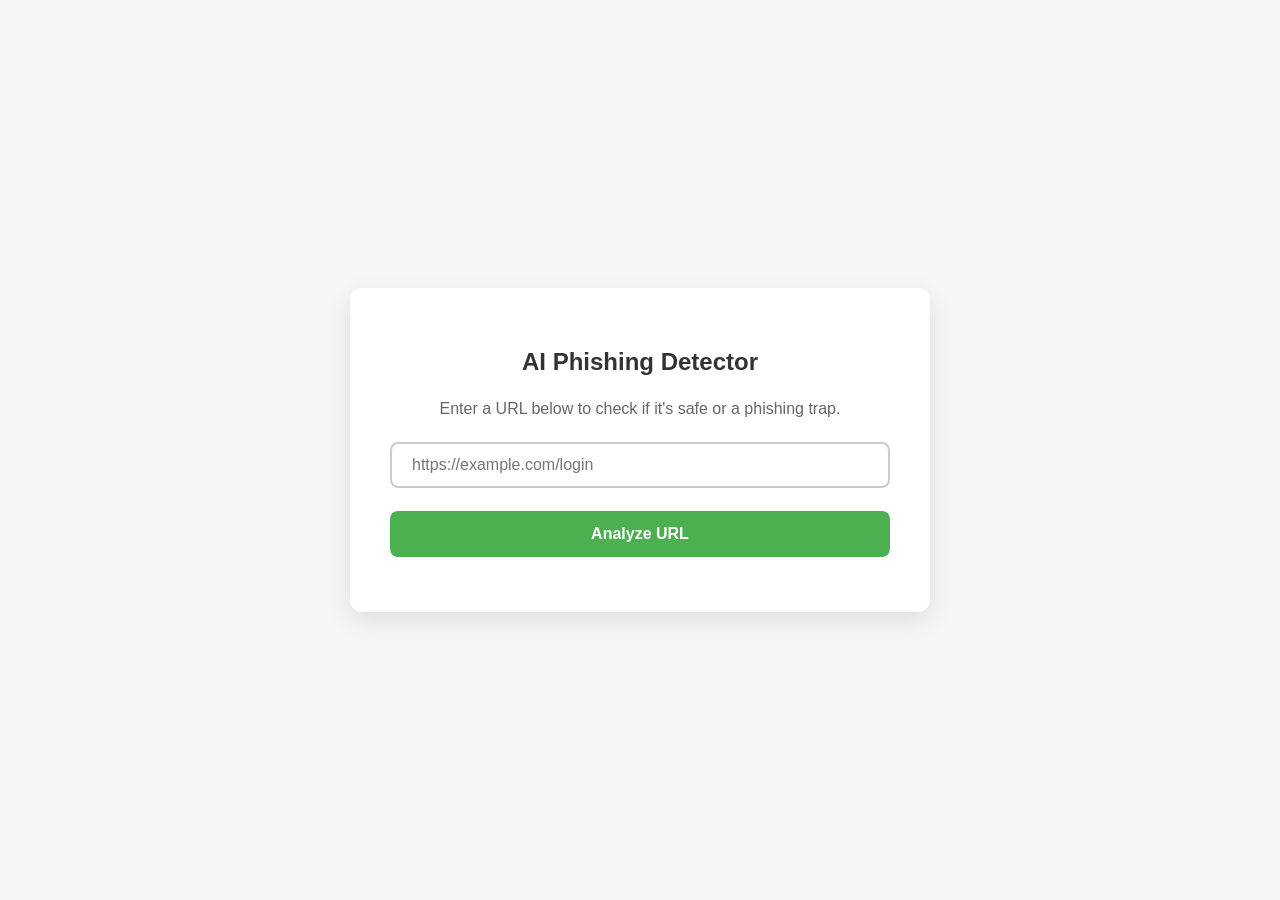
==== index.html @ d69dcd31 "first commit" ====
<!DOCTYPE html>
<html lang="en">
<head>
    <meta charset="UTF-8">
    <meta name="viewport" content="width=device-width, initial-scale=1.0">
    <title>AI Phishing Detection System</title>
    <style>
        body {
            font-family: 'Segoe UI', Tahoma, Geneva, Verdana, sans-serif;
            background-color: #f4f7f6;
            margin: 0;
            display: flex;
            justify-content: center;
            align-items: center;
            height: 100vh;
        }
        .container {
            background-color: #ffffff;
            padding: 40px;
            border-radius: 12px;
            box-shadow: 0 8px 24px rgba(0,0,0,0.1);
            width: 100%;
            max-width: 500px;
            text-align: center;
        }
        h2 { color: #333; margin-bottom: 24px; }
        input[type="text"] {
            width: 100%;
            padding: 12px 20px;
            margin: 8px 0;
            box-sizing: border-box;
            border: 2px solid #ccc;
            border-radius: 8px;
            font-size: 16px;
            transition: 0.3s;
        }
        input[type="text"]:focus { border-color: #4CAF50; outline: none; }
        button {
            width: 100%;
            background-color: #4CAF50;
            color: white;
            padding: 14px 20px;
            margin: 15px 0;
            border: none;
            border-radius: 8px;
            cursor: pointer;
            font-size: 16px;
            font-weight: bold;
        }
        button:hover { background-color: #45a049; }
        .result-box {
            margin-top: 25px;
            padding: 15px;
            border-radius: 8px;
            display: none;
            font-weight: bold;
        }
        .safe { background-color: #d4edda; color: #155724; border: 1px solid #c3e6cb; }
        .phishing { background-color: #f8d7da; color: #721c24; border: 1px solid #f5c6cb; }
        .loading { color: #666; font-style: italic; }
    </style>
</head>
<body>

<div class="container">
    <h2>AI Phishing Detector</h2>
    <p style="color: #666;">Enter a URL below to check if it's safe or a phishing trap.</p>
    
    <input type="text" id="urlInput" placeholder="https://example.com/login" required>
    <button onclick="analyzeURL()">Analyze URL</button>

    <div id="result" class="result-box"></div>
</div>

<script>
    async function analyzeURL() {
        const urlInput = document.getElementById('urlInput').value.trim();
        const resultDiv = document.getElementById('result');
        
        if (!urlInput) {
            alert("Please enter a valid URL.");
            return;
        }

        // Show loading status
        resultDiv.style.display = 'block';
        resultDiv.className = 'result-box loading';
        resultDiv.innerText = "Analyzing URL patterns with AI...";

        try {
            const response = await fetch('http://127.0.0.1:8000/predict', {
                method: 'POST',
                headers: { 'Content-Type': 'application/json' },
                body: JSON.stringify({ url: urlInput })
            });

            if (!response.ok) throw new Error("API Server error");

            const data = await response.json();

            // Render result based on backend response
            if (data.is_phishing) {
                resultDiv.className = 'result-box phishing';
                resultDiv.innerHTML = `🚨 SUSPECTED PHISHING!<br><span style="font-size:14px; font-weight:normal;">Phishing Risk Score: ${data.confidence_score}%</span>`;
            } else {
                resultDiv.className = 'result-box safe';
                resultDiv.innerHTML = `✅ URL APPEARS SAFE<br><span style="font-size:14px; font-weight:normal;">Phishing Risk Score: ${data.confidence_score}%</span>`;
            }
        } catch (error) {
            resultDiv.className = 'result-box phishing';
            resultDiv.innerText = "Error: Could not connect to the backend server.";
        }
    }
</script>

</body>
</html>
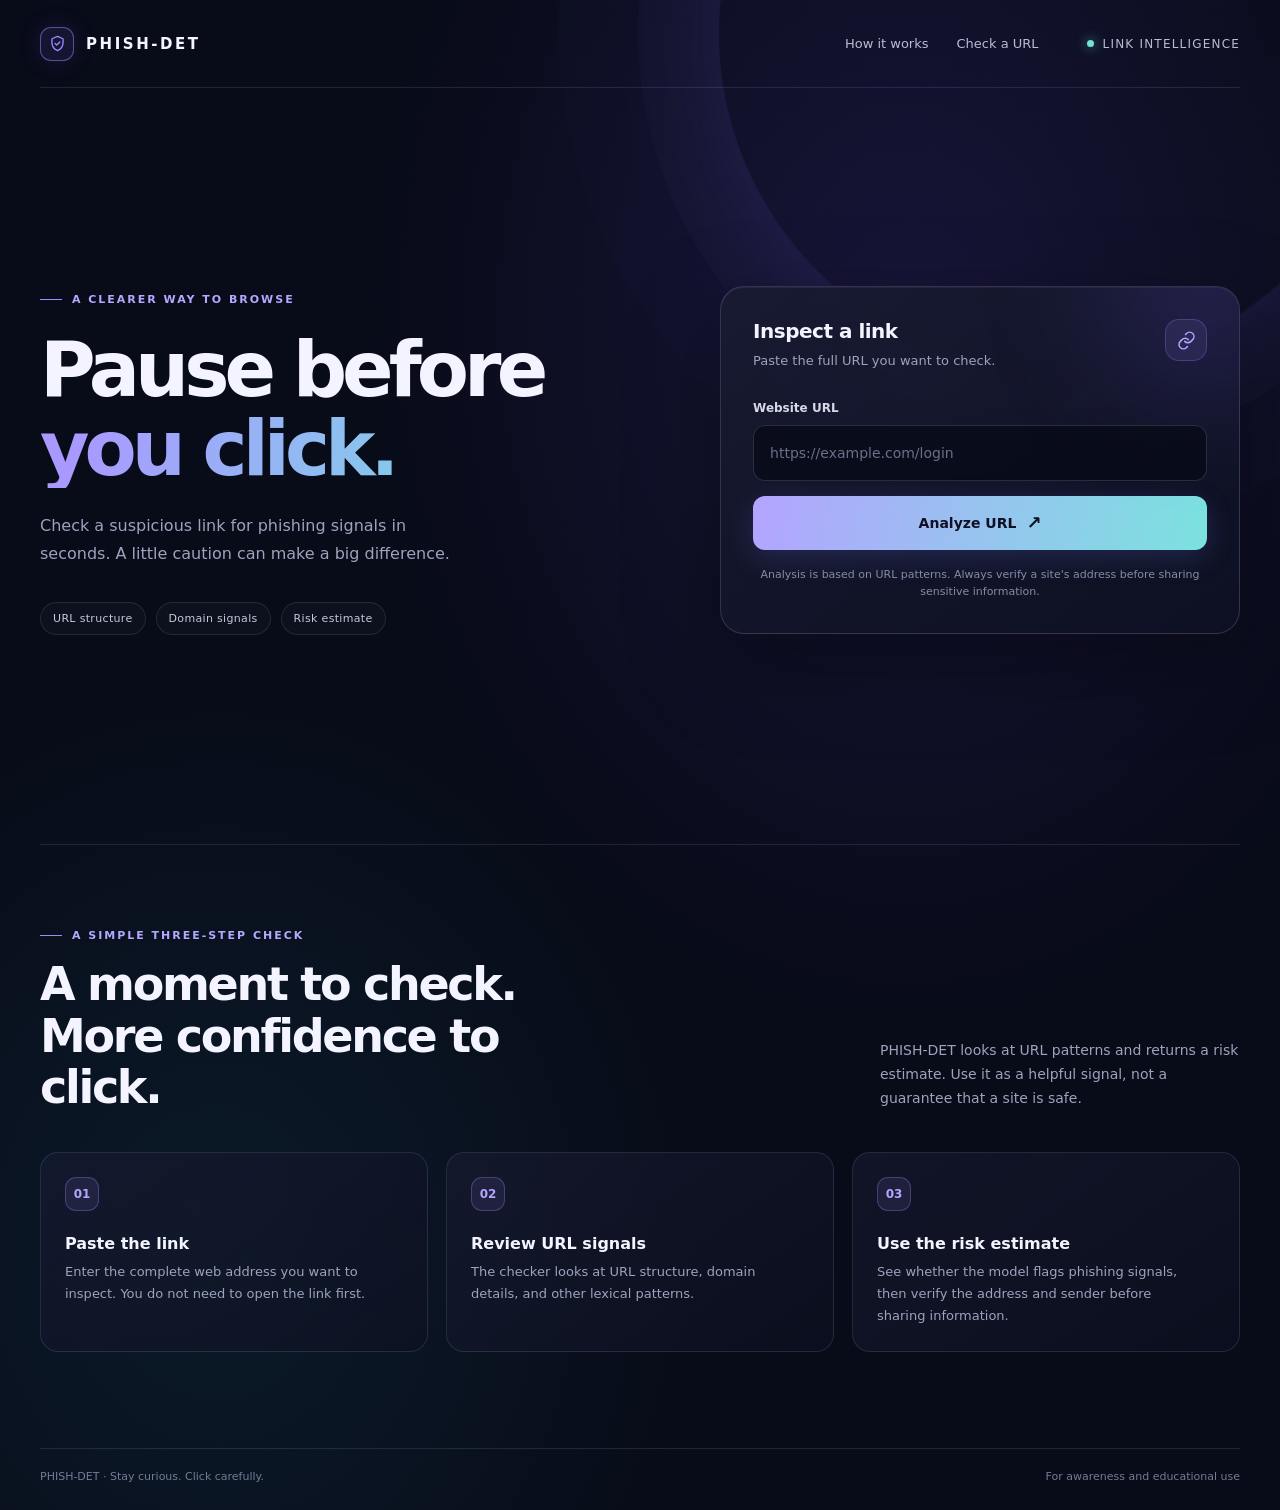
==== commit eb350e57: "updated commits" ====
--- a/index.html
+++ b/index.html
@@ -3,115 +3,655 @@
 <head>
     <meta charset="UTF-8">
     <meta name="viewport" content="width=device-width, initial-scale=1.0">
-    <title>AI Phishing Detection System</title>
+    <meta name="theme-color" content="#080b18">
+    <meta name="description" content="PHISH-DET checks URLs for phishing signals before you click.">
+    <title>PHISH-DET — Pause before you click</title>
     <style>
+        :root {
+            color-scheme: dark;
+            font-family: Inter, ui-sans-serif, system-ui, -apple-system, BlinkMacSystemFont, "Segoe UI", sans-serif;
+            color: #f3f4ff;
+            background: #080b18;
+            font-synthesis: none;
+            text-rendering: optimizeLegibility;
+            --muted: #9da3bd;
+            --line: rgba(192, 198, 255, 0.13);
+            --violet: #9d8aff;
+            --cyan: #70e4dc;
+        }
+
+        * { box-sizing: border-box; }
+
         body {
-            font-family: 'Segoe UI', Tahoma, Geneva, Verdana, sans-serif;
-            background-color: #f4f7f6;
+            position: relative;
+            isolation: isolate;
+            min-width: 320px;
+            min-height: 100vh;
             margin: 0;
+            overflow-x: hidden;
+            background:
+                radial-gradient(ellipse at 71% 21%, rgba(86, 62, 186, 0.2), transparent 34rem),
+                radial-gradient(ellipse at 17% 83%, rgba(31, 129, 153, 0.13), transparent 32rem),
+                #080b18;
+        }
+
+        body::before,
+        body::after {
+            position: fixed;
+            z-index: -1;
+            pointer-events: none;
+            content: "";
+        }
+
+        body::before {
+            inset: 0;
+            opacity: 0.35;
+            background-image:
+                linear-gradient(rgba(159, 170, 235, 0.045) 1px, transparent 1px),
+                linear-gradient(90deg, rgba(159, 170, 235, 0.045) 1px, transparent 1px);
+            background-size: 58px 58px;
+            mask-image: linear-gradient(to bottom, black, transparent 88%);
+        }
+
+        body::after {
+            top: -19rem;
+            right: -7rem;
+            width: 42rem;
+            height: 42rem;
+            border: 1px solid rgba(147, 132, 255, 0.1);
+            border-radius: 50%;
+            box-shadow:
+                0 0 0 5rem rgba(147, 132, 255, 0.018),
+                0 0 0 10rem rgba(147, 132, 255, 0.014),
+                0 0 110px rgba(111, 84, 226, 0.16);
+            animation: drift 18s ease-in-out infinite alternate;
+        }
+
+        button, input { font: inherit; }
+
+        .shell {
+            width: min(1200px, calc(100% - 56px));
+            margin: 0 auto;
+        }
+
+        .topbar {
             display: flex;
+            align-items: center;
+            justify-content: flex-start;
+            gap: 48px;
+            min-height: 88px;
+            border-bottom: 1px solid var(--line);
+        }
+
+        .brand {
+            display: inline-flex;
+            align-items: center;
+            gap: 12px;
+            color: #f5f4ff;
+            font-size: 15px;
+            font-weight: 750;
+            letter-spacing: 0.17em;
+            text-decoration: none;
+        }
+
+        .brand-mark {
+            display: grid;
+            width: 34px;
+            height: 34px;
+            place-items: center;
+            border: 1px solid rgba(157, 138, 255, 0.5);
+            border-radius: 11px;
+            color: var(--violet);
+            background: rgba(132, 111, 255, 0.11);
+            box-shadow: 0 0 24px rgba(128, 104, 255, 0.14);
+        }
+
+        .site-nav {
+            display: flex;
+            align-items: center;
+            gap: 28px;
+            margin-left: auto;
+        }
+
+        .site-nav a {
+            color: #b7bdd3;
+            font-size: 13px;
+            text-decoration: none;
+            transition: color 160ms ease;
+        }
+
+        .site-nav a:hover,
+        .site-nav a:focus-visible { color: #c3b6ff; }
+
+        .top-note {
+            display: inline-flex;
+            align-items: center;
+            gap: 9px;
+            color: #b7bdd3;
+            font-size: 12px;
+            letter-spacing: 0.1em;
+            text-transform: uppercase;
+        }
+
+        .top-note::before {
+            width: 7px;
+            height: 7px;
+            border-radius: 50%;
+            background: var(--cyan);
+            box-shadow: 0 0 12px rgba(112, 228, 220, 0.75);
+            content: "";
+        }
+
+        main {
+            display: grid;
+            grid-template-columns: minmax(0, 1fr) minmax(390px, 0.9fr);
+            align-items: center;
+            gap: clamp(44px, 8vw, 108px);
+            min-height: calc(100vh - 144px);
+            padding: 72px 0 84px;
+        }
+
+        .how-section {
+            padding: 76px 0 96px;
+            border-top: 1px solid var(--line);
+        }
+
+        .section-heading {
+            display: flex;
+            align-items: flex-end;
+            justify-content: space-between;
+            gap: 32px;
+        }
+
+        .section-heading .eyebrow { margin-bottom: 17px; }
+
+        .section-heading h2 {
+            max-width: 550px;
+            margin: 0;
+            font-size: clamp(30px, 4vw, 46px);
+            font-weight: 550;
+            letter-spacing: -0.05em;
+            line-height: 1.12;
+        }
+
+        .section-heading > p {
+            max-width: 360px;
+            margin: 0 0 3px;
+            color: var(--muted);
+            font-size: 14px;
+            line-height: 1.7;
+        }
+
+        .steps {
+            display: grid;
+            grid-template-columns: repeat(3, minmax(0, 1fr));
+            gap: 18px;
+            margin-top: 38px;
+        }
+
+        .step-card {
+            min-height: 190px;
+            padding: 24px;
+            border: 1px solid var(--line);
+            border-radius: 18px;
+            background: linear-gradient(145deg, rgba(24, 27, 49, 0.66), rgba(13, 17, 34, 0.58));
+        }
+
+        .step-number {
+            display: inline-grid;
+            width: 34px;
+            height: 34px;
+            place-items: center;
+            border: 1px solid rgba(157, 138, 255, 0.3);
+            border-radius: 11px;
+            color: #b3a5ff;
+            background: rgba(157, 138, 255, 0.1);
+            font-size: 12px;
+            font-weight: 700;
+        }
+
+        .step-card h3 {
+            margin: 23px 0 8px;
+            font-size: 16px;
+            font-weight: 600;
+        }
+
+        .step-card p {
+            max-width: 320px;
+            margin: 0;
+            color: var(--muted);
+            font-size: 13px;
+            line-height: 1.7;
+        }
+
+        .intro { max-width: 540px; }
+
+        .eyebrow {
+            display: inline-flex;
+            align-items: center;
+            gap: 10px;
+            margin: 0 0 25px;
+            color: #b4a8ff;
+            font-size: 11px;
+            font-weight: 700;
+            letter-spacing: 0.18em;
+            text-transform: uppercase;
+        }
+
+        .eyebrow::before {
+            width: 22px;
+            height: 1px;
+            background: var(--violet);
+            content: "";
+        }
+
+        h1 {
+            margin: 0;
+            font-size: clamp(44px, 6.2vw, 76px);
+            font-weight: 600;
+            letter-spacing: -0.065em;
+            line-height: 1.03;
+        }
+
+        h1 span {
+            display: block;
+            color: transparent;
+            background: linear-gradient(100deg, #a999ff 8%, #78dce4 92%);
+            background-clip: text;
+            -webkit-background-clip: text;
+        }
+
+        .intro-copy {
+            max-width: 430px;
+            margin: 24px 0 0;
+            color: var(--muted);
+            font-size: 16px;
+            line-height: 1.75;
+        }
+
+        .signal-list {
+            display: flex;
+            flex-wrap: wrap;
+            gap: 10px;
+            margin: 34px 0 0;
+            padding: 0;
+            list-style: none;
+        }
+
+        .signal-list li {
+            padding: 9px 12px;
+            border: 1px solid var(--line);
+            border-radius: 999px;
+            color: #c4c9dc;
+            background: rgba(255, 255, 255, 0.025);
+            font-size: 11px;
+            letter-spacing: 0.03em;
+        }
+
+        .analyzer {
+            position: relative;
+            padding: 32px;
+            overflow: hidden;
+            border: 1px solid rgba(194, 187, 255, 0.19);
+            border-radius: 24px;
+            background: linear-gradient(145deg, rgba(24, 27, 49, 0.93), rgba(13, 17, 34, 0.91));
+            box-shadow: 0 28px 90px rgba(0, 0, 0, 0.34), inset 0 1px rgba(255, 255, 255, 0.055);
+            backdrop-filter: blur(20px);
+        }
+
+        .analyzer::before {
+            position: absolute;
+            top: -110px;
+            right: -80px;
+            width: 220px;
+            height: 220px;
+            border-radius: 50%;
+            background: rgba(111, 87, 220, 0.18);
+            filter: blur(60px);
+            content: "";
+            pointer-events: none;
+        }
+
+        .card-heading {
+            position: relative;
+            display: flex;
+            align-items: flex-start;
+            justify-content: space-between;
+            gap: 12px;
+            margin-bottom: 30px;
+        }
+
+        .card-heading h2 {
+            margin: 0;
+            font-size: 20px;
+            font-weight: 600;
+            letter-spacing: -0.025em;
+        }
+
+        .card-heading p {
+            margin: 8px 0 0;
+            color: var(--muted);
+            font-size: 13px;
+            line-height: 1.5;
+        }
+
+        .card-icon {
+            display: grid;
+            flex: 0 0 42px;
+            width: 42px;
+            height: 42px;
+            place-items: center;
+            border: 1px solid rgba(157, 138, 255, 0.25);
+            border-radius: 14px;
+            color: #b3a5ff;
+            background: rgba(157, 138, 255, 0.1);
+        }
+
+        label {
+            display: block;
+            margin-bottom: 10px;
+            color: #d7d9e8;
+            font-size: 12px;
+            font-weight: 600;
+        }
+
+        .input-wrap { position: relative; }
+
+        input {
+            width: 100%;
+            height: 56px;
+            padding: 0 16px;
+            border: 1px solid rgba(180, 185, 218, 0.19);
+            border-radius: 12px;
+            outline: none;
+            color: #f3f4ff;
+            background: rgba(6, 9, 21, 0.7);
+            font-size: 14px;
+            transition: border-color 160ms ease, box-shadow 160ms ease;
+        }
+
+        input::placeholder { color: #69708a; }
+
+        input:focus {
+            border-color: rgba(157, 138, 255, 0.78);
+            box-shadow: 0 0 0 4px rgba(157, 138, 255, 0.1);
+        }
+
+        .analyze-button {
+            display: flex;
+            align-items: center;
             justify-content: center;
-            align-items: center;
-            height: 100vh;
-        }
-        .container {
-            background-color: #ffffff;
-            padding: 40px;
+            gap: 10px;
+            width: 100%;
+            min-height: 54px;
+            margin-top: 15px;
+            border: 0;
             border-radius: 12px;
-            box-shadow: 0 8px 24px rgba(0,0,0,0.1);
-            width: 100%;
-            max-width: 500px;
+            color: #111023;
+            background: linear-gradient(100deg, #b3a4ff, #7be2df);
+            box-shadow: 0 8px 28px rgba(117, 129, 255, 0.18);
+            cursor: pointer;
+            font-size: 14px;
+            font-weight: 750;
+            transition: transform 160ms ease, filter 160ms ease, opacity 160ms ease;
+        }
+
+        .analyze-button:hover:not(:disabled) {
+            transform: translateY(-2px);
+            filter: brightness(1.08);
+        }
+
+        .analyze-button:focus-visible {
+            outline: 3px solid rgba(123, 226, 223, 0.65);
+            outline-offset: 3px;
+        }
+
+        .analyze-button:disabled { cursor: wait; opacity: 0.72; }
+
+        .button-arrow { font-size: 18px; line-height: 1; }
+
+        .privacy-note {
+            margin: 16px 0 0;
+            color: #858ca7;
+            font-size: 11px;
+            line-height: 1.6;
             text-align: center;
         }
-        h2 { color: #333; margin-bottom: 24px; }
-        input[type="text"] {
-            width: 100%;
-            padding: 12px 20px;
-            margin: 8px 0;
-            box-sizing: border-box;
-            border: 2px solid #ccc;
-            border-radius: 8px;
-            font-size: 16px;
-            transition: 0.3s;
-        }
-        input[type="text"]:focus { border-color: #4CAF50; outline: none; }
-        button {
-            width: 100%;
-            background-color: #4CAF50;
-            color: white;
-            padding: 14px 20px;
-            margin: 15px 0;
-            border: none;
-            border-radius: 8px;
-            cursor: pointer;
-            font-size: 16px;
-            font-weight: bold;
-        }
-        button:hover { background-color: #45a049; }
+
         .result-box {
-            margin-top: 25px;
-            padding: 15px;
-            border-radius: 8px;
-            display: none;
-            font-weight: bold;
-        }
-        .safe { background-color: #d4edda; color: #155724; border: 1px solid #c3e6cb; }
-        .phishing { background-color: #f8d7da; color: #721c24; border: 1px solid #f5c6cb; }
-        .loading { color: #666; font-style: italic; }
+            margin-top: 20px;
+            padding: 15px 16px;
+            border: 1px solid var(--line);
+            border-radius: 12px;
+            color: #dce0f2;
+            background: rgba(255, 255, 255, 0.035);
+            font-size: 13px;
+            line-height: 1.6;
+            white-space: pre-line;
+        }
+
+        .result-box[hidden] { display: none; }
+        .result-box.safe { border-color: rgba(112, 228, 220, 0.35); color: #a4eee4; background: rgba(37, 143, 133, 0.1); }
+        .result-box.phishing, .result-box.error { border-color: rgba(255, 125, 150, 0.35); color: #ffabb8; background: rgba(166, 49, 83, 0.12); }
+        .result-box.loading { color: #c5baff; }
+
+        footer {
+            display: flex;
+            justify-content: space-between;
+            gap: 16px;
+            padding: 21px 0 27px;
+            border-top: 1px solid var(--line);
+            color: #747b96;
+            font-size: 11px;
+        }
+
+        @keyframes drift {
+            from { transform: translate3d(0, 0, 0); }
+            to { transform: translate3d(-28px, 25px, 0); }
+        }
+
+        @media (max-width: 800px) {
+            .topbar { gap: 24px; }
+            .site-nav { gap: 18px; }
+
+            main {
+                grid-template-columns: 1fr;
+                gap: 42px;
+                min-height: auto;
+                padding: 66px 0;
+            }
+
+            .intro { max-width: 620px; }
+            .intro-copy { max-width: 520px; }
+            .analyzer { width: min(100%, 560px); }
+            .section-heading { align-items: flex-start; flex-direction: column; gap: 14px; }
+            .steps { grid-template-columns: 1fr; }
+            .step-card { min-height: auto; }
+        }
+
+        @media (max-width: 520px) {
+            .shell { width: min(100% - 32px, 440px); }
+            .topbar { min-height: 72px; }
+            .site-nav { gap: 13px; }
+            .site-nav a { font-size: 11px; }
+            .top-note { display: none; }
+            main { gap: 36px; padding: 52px 0; }
+            h1 { font-size: clamp(43px, 13vw, 62px); }
+            .intro-copy { font-size: 14px; }
+            .analyzer { padding: 24px 20px; border-radius: 20px; }
+            .how-section { padding: 54px 0 68px; }
+            .step-card { padding: 21px; }
+            footer { flex-direction: column; gap: 7px; }
+        }
+
+        @media (prefers-reduced-motion: reduce) {
+            *, *::before, *::after {
+                scroll-behavior: auto !important;
+                animation-duration: 0.01ms !important;
+                animation-iteration-count: 1 !important;
+                transition-duration: 0.01ms !important;
+            }
+        }
     </style>
 </head>
 <body>
-
-<div class="container">
-    <h2>AI Phishing Detector</h2>
-    <p style="color: #666;">Enter a URL below to check if it's safe or a phishing trap.</p>
-    
-    <input type="text" id="urlInput" placeholder="https://example.com/login" required>
-    <button onclick="analyzeURL()">Analyze URL</button>
-
-    <div id="result" class="result-box"></div>
-</div>
-
-<script>
-    async function analyzeURL() {
-        const urlInput = document.getElementById('urlInput').value.trim();
-        const resultDiv = document.getElementById('result');
-        
-        if (!urlInput) {
-            alert("Please enter a valid URL.");
-            return;
-        }
-
-        // Show loading status
-        resultDiv.style.display = 'block';
-        resultDiv.className = 'result-box loading';
-        resultDiv.innerText = "Analyzing URL patterns with AI...";
-
-        try {
-            const response = await fetch('http://127.0.0.1:8000/predict', {
-                method: 'POST',
-                headers: { 'Content-Type': 'application/json' },
-                body: JSON.stringify({ url: urlInput })
-            });
-
-            if (!response.ok) throw new Error("API Server error");
-
-            const data = await response.json();
-
-            // Render result based on backend response
-            if (data.is_phishing) {
-                resultDiv.className = 'result-box phishing';
-                resultDiv.innerHTML = `🚨 SUSPECTED PHISHING!<br><span style="font-size:14px; font-weight:normal;">Phishing Risk Score: ${data.confidence_score}%</span>`;
-            } else {
-                resultDiv.className = 'result-box safe';
-                resultDiv.innerHTML = `✅ URL APPEARS SAFE<br><span style="font-size:14px; font-weight:normal;">Phishing Risk Score: ${data.confidence_score}%</span>`;
+    <div class="shell">
+        <header class="topbar" id="top">
+            <a class="brand" href="#top" aria-label="PHISH-DET home">
+                <span class="brand-mark" aria-hidden="true">
+                    <svg width="19" height="19" viewBox="0 0 24 24" fill="none">
+                        <path d="M12 3 19 6v5c0 4.7-2.9 8.1-7 10-4.1-1.9-7-5.3-7-10V6l7-3Z" stroke="currentColor" stroke-width="1.7" stroke-linejoin="round"/>
+                        <path d="m9 12 2 2 4-4" stroke="currentColor" stroke-width="1.7" stroke-linecap="round" stroke-linejoin="round"/>
+                    </svg>
+                </span>
+                PHISH-DET
+            </a>
+            <nav class="site-nav" aria-label="Primary navigation">
+                <a href="#how-it-works">How it works</a>
+                <a href="#analyzer">Check a URL</a>
+            </nav>
+            <span class="top-note">Link intelligence</span>
+        </header>
+
+        <main>
+            <section class="intro" aria-labelledby="page-title">
+                <p class="eyebrow">A clearer way to browse</p>
+                <h1 id="page-title">Pause before <span>you click.</span></h1>
+                <p class="intro-copy">
+                    Check a suspicious link for phishing signals in seconds.
+                    A little caution can make a big difference.
+                </p>
+                <ul class="signal-list" aria-label="What the scan checks">
+                    <li>URL structure</li>
+                    <li>Domain signals</li>
+                    <li>Risk estimate</li>
+                </ul>
+            </section>
+
+            <section class="analyzer" id="analyzer" aria-labelledby="analyzer-title">
+                <div class="card-heading">
+                    <div>
+                        <h2 id="analyzer-title">Inspect a link</h2>
+                        <p>Paste the full URL you want to check.</p>
+                    </div>
+                    <span class="card-icon" aria-hidden="true">
+                        <svg width="21" height="21" viewBox="0 0 24 24" fill="none">
+                            <path d="M10 13a5 5 0 0 0 7.1 0l2-2A5 5 0 0 0 12 3.9l-1.1 1.1" stroke="currentColor" stroke-width="1.7" stroke-linecap="round"/>
+                            <path d="M14 11a5 5 0 0 0-7.1 0l-2 2A5 5 0 0 0 12 20.1l1.1-1.1" stroke="currentColor" stroke-width="1.7" stroke-linecap="round"/>
+                        </svg>
+                    </span>
+                </div>
+
+                <form id="urlForm">
+                    <label for="urlInput">Website URL</label>
+                    <div class="input-wrap">
+                        <input
+                            id="urlInput"
+                            name="url"
+                            type="url"
+                            placeholder="https://example.com/login"
+                            autocomplete="url"
+                            inputmode="url"
+                            required
+                        >
+                    </div>
+                    <button class="analyze-button" id="analyzeButton" type="submit">
+                        <span id="buttonLabel">Analyze URL</span>
+                        <span class="button-arrow" aria-hidden="true">↗</span>
+                    </button>
+                </form>
+
+                <div class="result-box" id="result" role="status" aria-live="polite" hidden></div>
+                <p class="privacy-note">Analysis is based on URL patterns. Always verify a site's address before sharing sensitive information.</p>
+            </section>
+        </main>
+
+        <section class="how-section" id="how-it-works" aria-labelledby="how-title">
+            <div class="section-heading">
+                <div>
+                    <p class="eyebrow">A simple three-step check</p>
+                    <h2 id="how-title">A moment to check. More confidence to click.</h2>
+                </div>
+                <p>PHISH-DET looks at URL patterns and returns a risk estimate. Use it as a helpful signal, not a guarantee that a site is safe.</p>
+            </div>
+            <div class="steps">
+                <article class="step-card">
+                    <span class="step-number">01</span>
+                    <h3>Paste the link</h3>
+                    <p>Enter the complete web address you want to inspect. You do not need to open the link first.</p>
+                </article>
+                <article class="step-card">
+                    <span class="step-number">02</span>
+                    <h3>Review URL signals</h3>
+                    <p>The checker looks at URL structure, domain details, and other lexical patterns.</p>
+                </article>
+                <article class="step-card">
+                    <span class="step-number">03</span>
+                    <h3>Use the risk estimate</h3>
+                    <p>See whether the model flags phishing signals, then verify the address and sender before sharing information.</p>
+                </article>
+            </div>
+        </section>
+
+        <footer>
+            <span>PHISH-DET · Stay curious. Click carefully.</span>
+            <span>For awareness and educational use</span>
+        </footer>
+    </div>
+
+    <script>
+        const urlForm = document.getElementById("urlForm");
+        const urlInput = document.getElementById("urlInput");
+        const analyzeButton = document.getElementById("analyzeButton");
+        const buttonLabel = document.getElementById("buttonLabel");
+        const result = document.getElementById("result");
+
+        function showResult(state, message) {
+            result.className = `result-box ${state}`;
+            result.textContent = message;
+            result.hidden = false;
+        }
+
+        urlForm.addEventListener("submit", async (event) => {
+            event.preventDefault();
+            if (!urlForm.reportValidity()) return;
+
+            analyzeButton.disabled = true;
+            buttonLabel.textContent = "Analyzing...";
+            showResult("loading", "Checking URL patterns...");
+
+            try {
+                const response = await fetch("http://127.0.0.1:8000/predict", {
+                    method: "POST",
+                    headers: { "Content-Type": "application/json" },
+                    body: JSON.stringify({ url: urlInput.value.trim() })
+                });
+                const data = await response.json();
+
+                if (!response.ok) {
+                    const message = typeof data.detail === "string" ? data.detail : "The analysis service returned an error.";
+                    throw new Error(message);
+                }
+
+                const score = Number(data.confidence_score);
+                if (typeof data.is_phishing !== "boolean" || !Number.isFinite(score)) {
+                    throw new Error("The analysis service returned an unexpected response.");
+                }
+
+                const message = data.is_phishing
+                    ? `Potential phishing detected.\nPhishing risk score: ${score}%`
+                    : `No strong phishing signals detected.\nPhishing risk score: ${score}%`;
+                showResult(data.is_phishing ? "phishing" : "safe", message);
+            } catch (error) {
+                const message = error instanceof TypeError
+                    ? "Could not connect to the analysis service. Make sure the backend is running."
+                    : error.message;
+                showResult("error", message);
+            } finally {
+                analyzeButton.disabled = false;
+                buttonLabel.textContent = "Analyze URL";
             }
-        } catch (error) {
-            resultDiv.className = 'result-box phishing';
-            resultDiv.innerText = "Error: Could not connect to the backend server.";
-        }
-    }
-</script>
-
+        });
+    </script>
 </body>
-</html>+</html>
